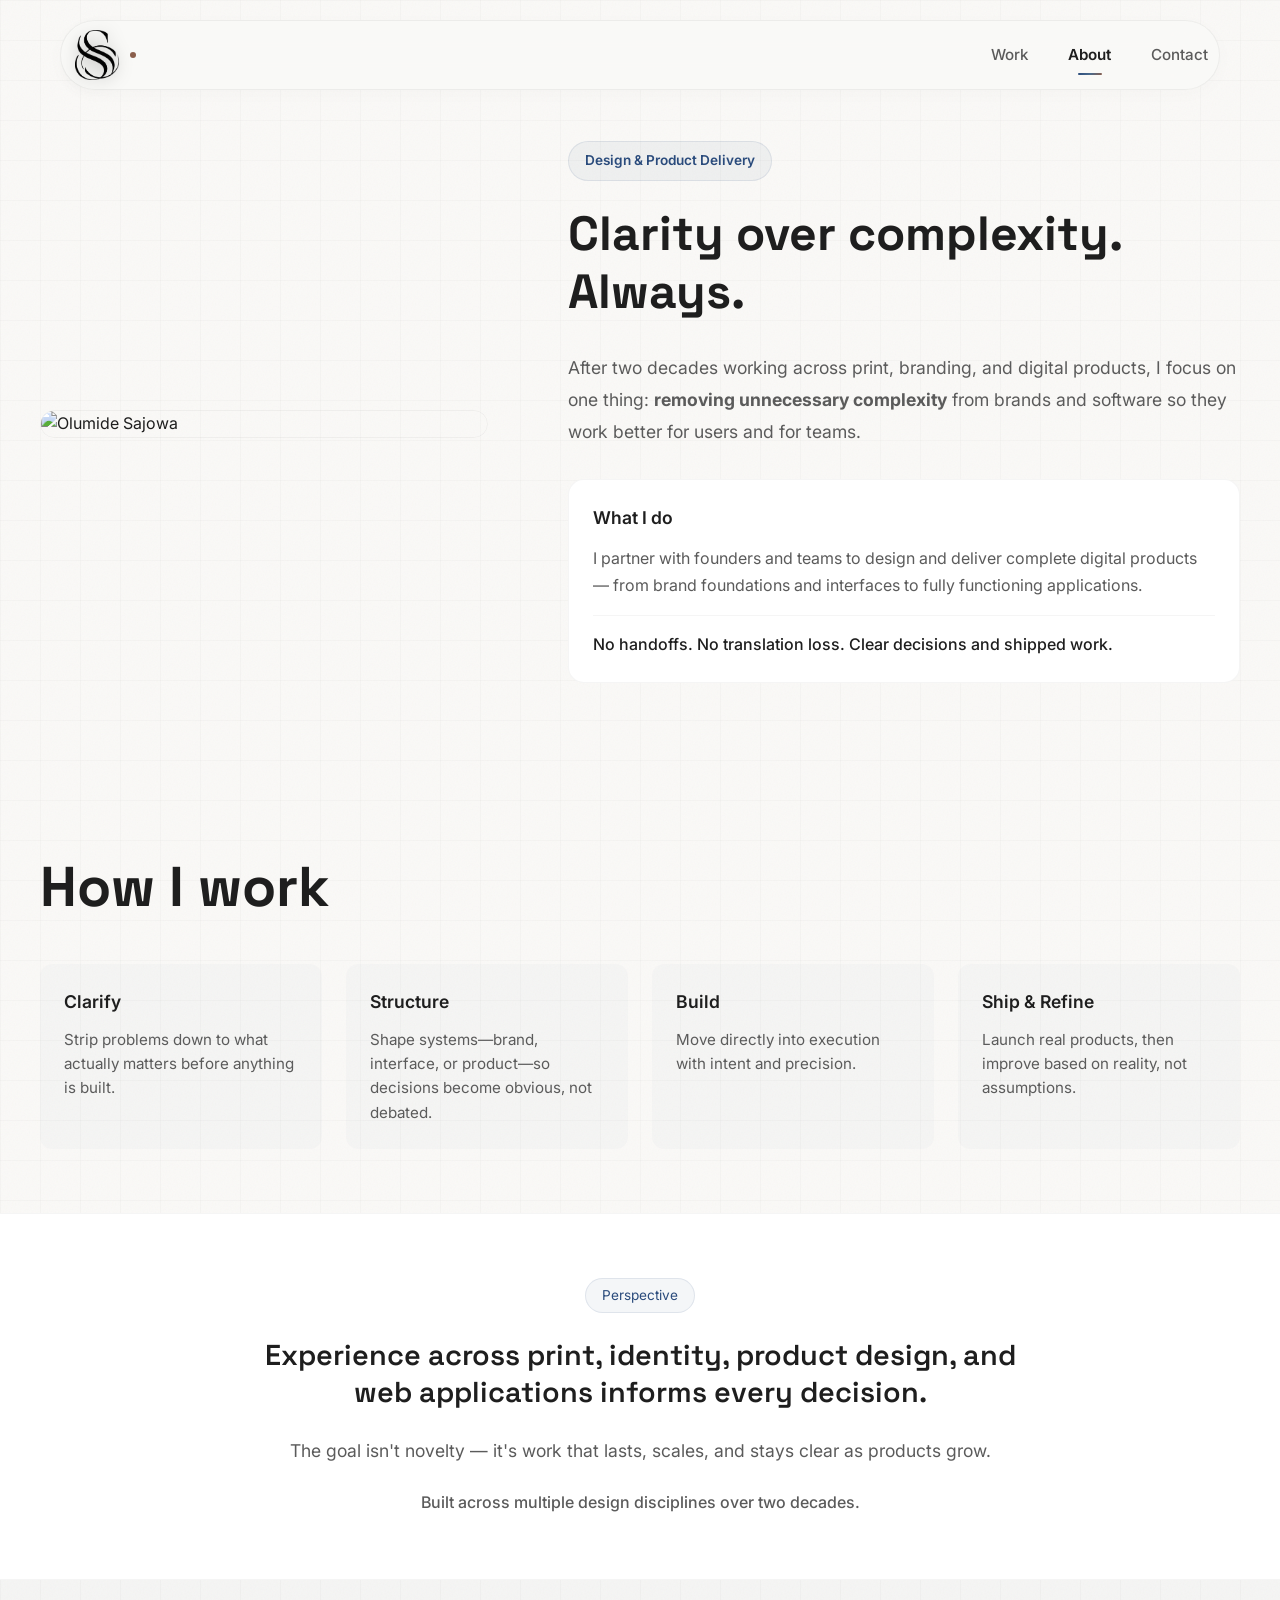
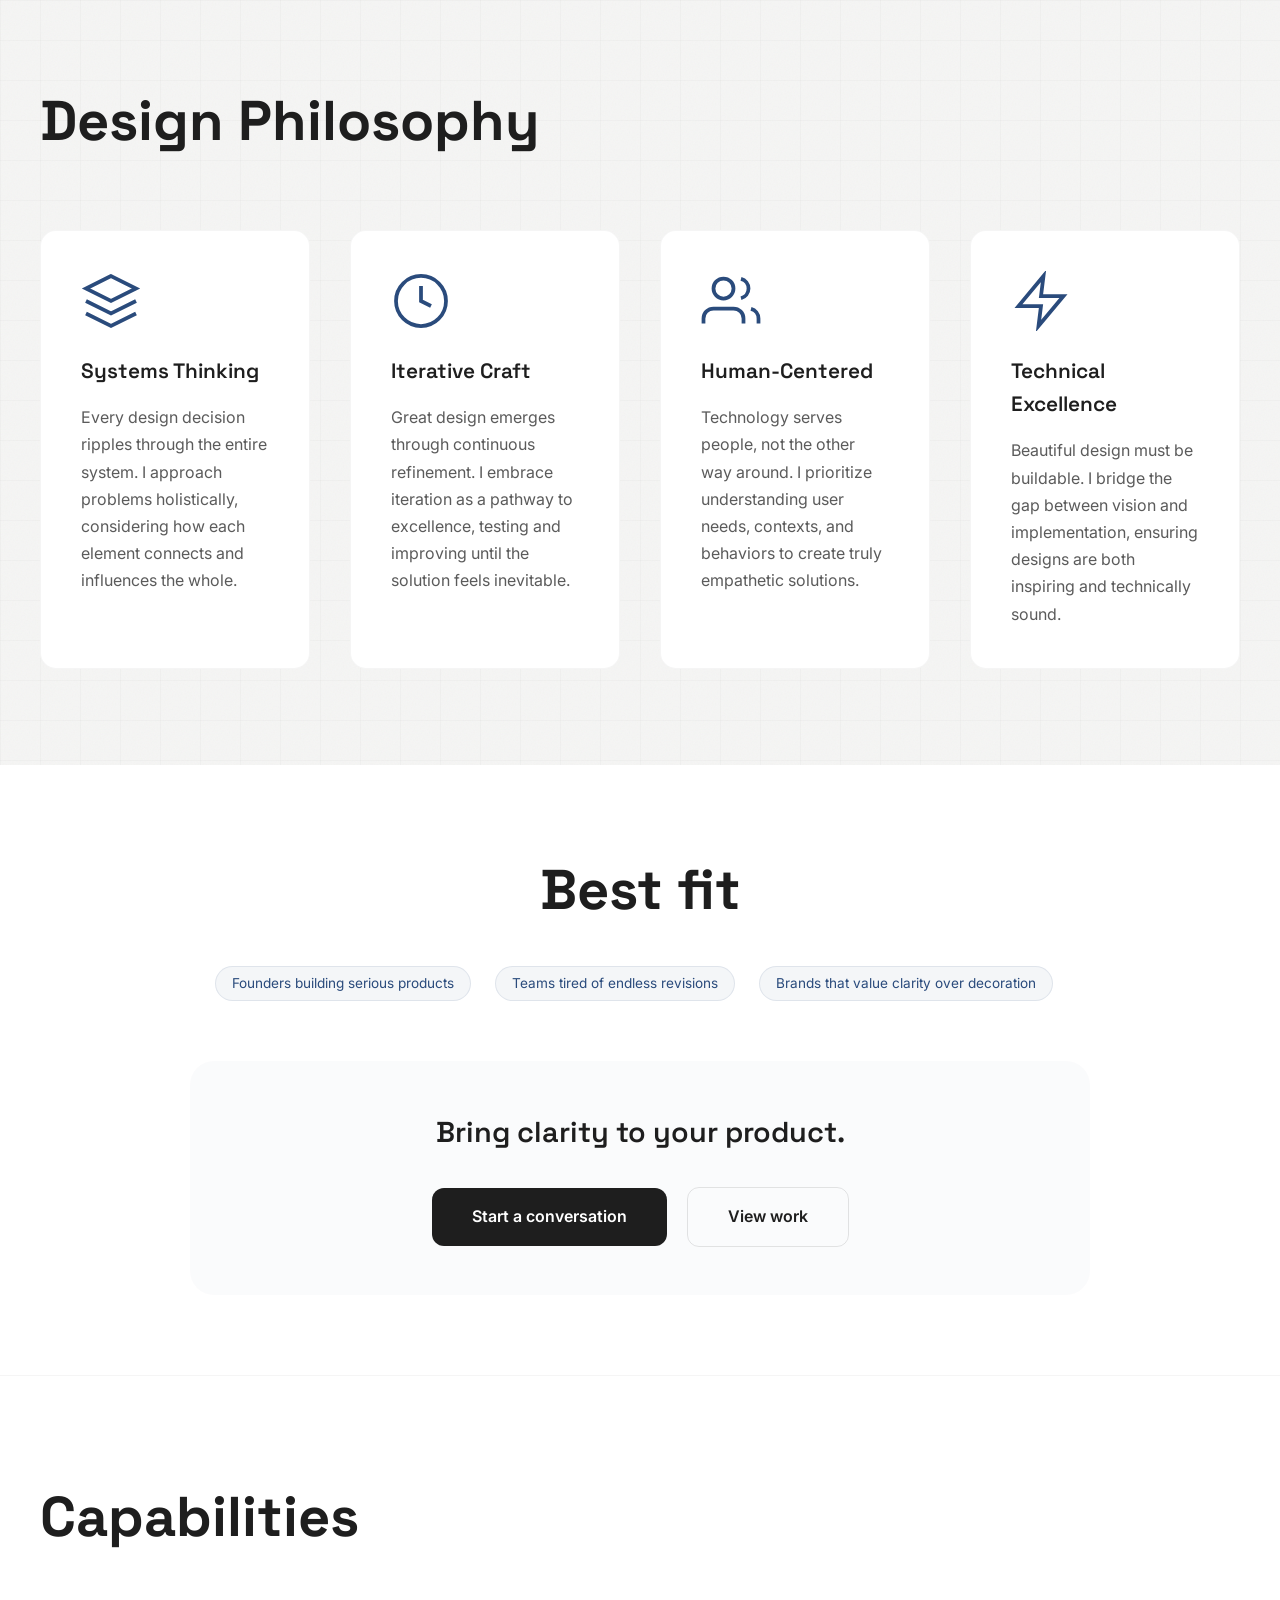
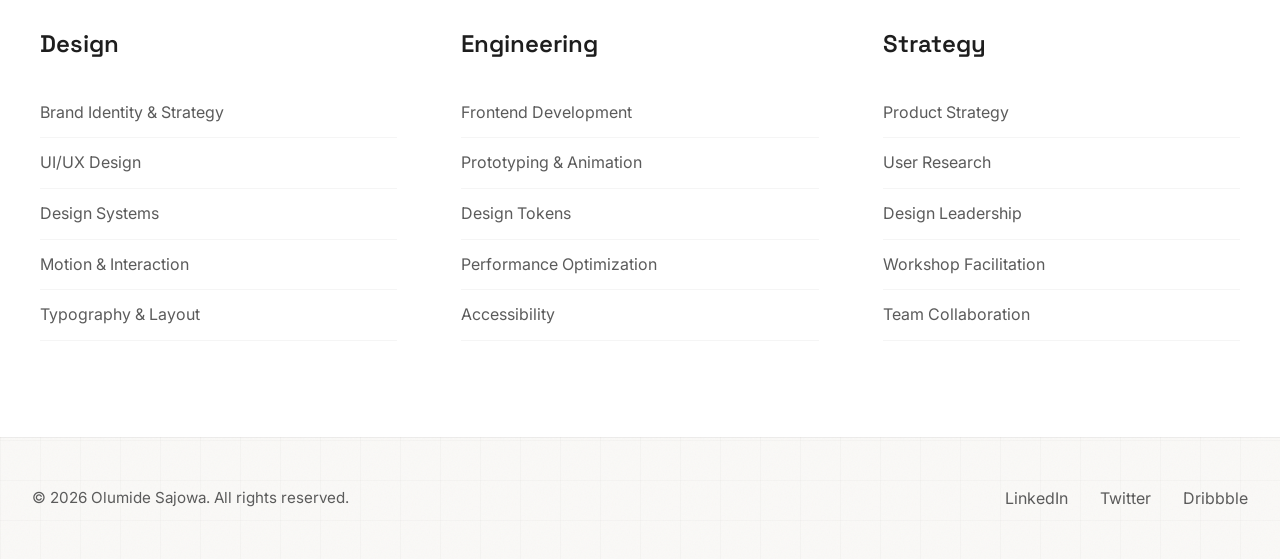
==== about.html @ 1c751868 "first commit" ====
<!DOCTYPE html>
<html lang="en">
<head>
    <meta charset="UTF-8">
    <meta name="viewport" content="width=device-width, initial-scale=1.0">
    <meta name="description" content="Clarity over complexity. Always. Olumide Sajowa — Design & Product Delivery.">
    <title>About — Olumide Sajowa</title>
    <link rel="stylesheet" href="styles.css">
    <style>
        /* Updated Background: Warm off-white with linen/canvas texture + architectural accent */
        body {
            background-color: #FAF9F7;
            background-image: 
                linear-gradient(rgba(0,0,0,0.02) 1px, transparent 1px),
                linear-gradient(90deg, rgba(0,0,0,0.02) 1px, transparent 1px),
                url("data:image/svg+xml,%3Csvg xmlns='http://www.w3.org/2000/svg' width='100' height='100' viewBox='0 0 100 100'%3E%3Cfilter id='noise'%3E%3CfeTurbulence type='fractalNoise' baseFrequency='0.65' numOctaves='3' stitchTiles='stitch'/%3E%3C/filter%3E%3Crect width='100' height='100' filter='url(%23noise)' opacity='0.04'/%3E%3C/svg%3E");
            background-size: 40px 40px, 40px 40px, 100px 100px;
            color: #1E1E1E;
            --primary: #2A4B7C;
            --secondary: #5F6B7A;
            --accent: #8B5F4C;
            --dark: #1E1E1E;
            --light: #FAF9F7;
            --gray: #5B5B5B;
            --border: rgba(0,0,0,0.08);
            --gradient: linear-gradient(135deg, #2A4B7C 0%, #4A6A8C 50%, #8B5F4C 100%);
        }

        .nav-backdrop {
            background: rgba(250, 249, 247, 0.85);
            backdrop-filter: blur(20px);
            -webkit-backdrop-filter: blur(20px);
            border: 1px solid rgba(0,0,0,0.05);
            box-shadow: 0 4px 20px rgba(0,0,0,0.02);
        }

        .nav.scrolled .nav-backdrop {
            background: rgba(250, 249, 247, 0.95);
            backdrop-filter: blur(30px);
            -webkit-backdrop-filter: blur(30px);
            box-shadow: 0 4px 30px rgba(0,0,0,0.03);
        }

        .nav-link {
            color: var(--gray);
        }

        .nav-link:hover,
        .nav-link.active {
            color: var(--dark);
        }

        .nav-logo {
            background: none;
            -webkit-background-clip: unset;
            -webkit-text-fill-color: unset;
            background-clip: unset;
            color: var(--dark);
        }

        .floating-orb,
        .noise-overlay,
        .hero-visual,
        .orb-1, .orb-2, .orb-3 {
            display: none;
        }

        .page-transition {
            background: #FAF9F7;
        }

        .footer {
            border-top: 1px solid rgba(0,0,0,0.05);
            color: var(--gray);
        }

        .footer-content p,
        .footer-links a {
            color: var(--gray);
        }

        .footer-links a:hover {
            color: var(--primary);
        }

        .about-title,
        .section-title,
        .cta-title,
        .philosophy-title,
        .value-title,
        .expertise-heading {
            color: var(--dark);
        }

        .about-text,
        .philosophy-text,
        .value-text,
        .expertise-list li,
        .cta-text {
            color: var(--gray);
        }

        .about-label {
            background: rgba(42, 75, 124, 0.05);
            border: 1px solid rgba(42, 75, 124, 0.1);
            color: var(--primary);
        }

        .philosophy-section {
            background: rgba(42, 75, 124, 0.02);
        }

        .philosophy-card {
            background: white;
            border: 1px solid rgba(0,0,0,0.04);
            backdrop-filter: blur(10px);
        }

        .philosophy-card:hover {
            background: white;
            border-color: rgba(42, 75, 124, 0.15);
            box-shadow: 0 8px 24px rgba(0,0,0,0.02);
        }

        .philosophy-icon {
            color: var(--primary);
        }

        .values-section {
            background: white;
        }

        .value-item {
            border-bottom: 1px solid rgba(0,0,0,0.04);
        }

        .value-number {
            background: var(--gradient);
            -webkit-background-clip: text;
            -webkit-text-fill-color: transparent;
            background-clip: text;
        }

        .expertise-list li {
            border-bottom: 1px solid rgba(0,0,0,0.04);
        }

        .expertise-list li:hover {
            color: var(--dark);
            padding-left: 0.5rem;
        }

        .btn-primary {
            background: var(--dark);
            color: white;
            box-shadow: none;
        }

        .btn-primary:hover {
            background: var(--primary);
            transform: translateY(-1px);
            box-shadow: 0 8px 16px rgba(0,0,0,0.05);
        }

        .btn-secondary {
            background: transparent;
            color: var(--dark);
            border: 1px solid rgba(0,0,0,0.1);
        }

        .btn-secondary:hover {
            background: rgba(0,0,0,0.02);
            border-color: var(--dark);
        }

        .cta-section {
            background: rgba(42, 75, 124, 0.02);
            border-top: 1px solid rgba(0,0,0,0.04);
            border-bottom: 1px solid rgba(0,0,0,0.04);
        }

        .about-image img {
            border-radius: 20px;
            box-shadow: 0 20px 40px rgba(0,0,0,0.02);
            border: 1px solid rgba(0,0,0,0.04);
        }

        .about-image-glow {
            display: none;
        }

        @media (max-width: 768px) {
            .nav-links {
                background: rgba(250, 249, 247, 0.98);
                backdrop-filter: blur(30px);
                -webkit-backdrop-filter: blur(30px);
                border-left: 1px solid rgba(0,0,0,0.04);
            }
            
            .nav-toggle svg {
                stroke: var(--dark);
            }
            
            .philosophy-card {
                padding: 2rem;
            }
            
            .value-item {
                padding: 2rem 0;
            }
        }

        @media (max-width: 480px) {
            .about-container {
                gap: 2rem;
            }
            
            .philosophy-card {
                padding: 1.75rem;
            }
        }

        /* Process block styling */
        .process-block {
            background: white;
            border: 1px solid rgba(0,0,0,0.04);
            border-radius: 16px;
            padding: 2rem;
            margin-top: 2rem;
        }

        .process-grid {
            display: grid;
            grid-template-columns: repeat(4, 1fr);
            gap: 1.5rem;
            margin-top: 2rem;
        }

        .process-item {
            padding: 1.5rem;
            background: rgba(42, 75, 124, 0.02);
            border-radius: 12px;
            transition: all 0.2s ease;
        }

        .process-item:hover {
            background: rgba(42, 75, 124, 0.04);
        }

        .process-item h4 {
            font-size: 1.1rem;
            font-weight: 600;
            margin-bottom: 0.75rem;
            color: var(--dark);
        }

        .process-item p {
            font-size: 0.95rem;
            color: var(--gray);
            line-height: 1.6;
        }

        @media (max-width: 900px) {
            .process-grid {
                grid-template-columns: repeat(2, 1fr);
            }
        }

        @media (max-width: 480px) {
            .process-grid {
                grid-template-columns: 1fr;
            }
        }

        .fit-badge {
            display: inline-block;
            padding: 0.35rem 1rem;
            background: rgba(42, 75, 124, 0.05);
            border: 1px solid rgba(42, 75, 124, 0.1);
            border-radius: 20px;
            font-size: 0.85rem;
            color: var(--primary);
            margin-right: 0.75rem;
            margin-bottom: 0.75rem;
        }
    </style>
</head>
<body>
    <div class="page-transition"></div>

    <!-- Hunter.io Style Navigation (preserved) -->
    <nav class="nav">
        <div class="nav-container">
            <div class="nav-backdrop"></div>
            <div class="nav-content">
                <a href="index.html" class="nav-logo" id="logoContainer">
                    <div class="logo-orb">
                        <img src="./images/logo/OS logo 1.png" alt="OS Logo" class="logo-image">
                        <div class="logo-glow"></div>
                        <div class="logo-sparkle"></div>
                    </div>
                </a>
                
                <button class="nav-toggle" id="navToggle" aria-label="Toggle menu">
                    <svg viewBox="0 0 24 24" fill="none" stroke="currentColor" stroke-width="2">
                        <path d="M4 6h16M4 12h16M4 18h16"/>
                    </svg>
                </button>
                
                <div class="nav-links" id="navLinks">
                    <a href="index.html" class="nav-link">Work</a>
                    <a href="about.html" class="nav-link active">About</a>
                    <a href="contact.html" class="nav-link">Contact</a>
                </div>
            </div>
        </div>
    </nav>

    <main>
        <!-- About Hero with Image (preserved) -->
        <section class="about-hero">
            <div class="about-container">
                <div class="about-image">
                    <img src="https://images.unsplash.com/photo-1507003211169-0a1dd7228f2d?w=600&h=600&fit=crop" alt="Olumide Sajowa">
                </div>
                <div class="about-content">
                    <span class="about-label">Design & Product Delivery</span>
                    <h1 class="about-title">
                        Clarity over complexity.<br>Always.
                    </h1>
                    <div style="margin-bottom: 2rem;">
                        <p class="about-text">
                            After two decades working across print, branding, and digital products, I focus on one thing: <strong>removing unnecessary complexity</strong> from brands and software so they work better for users and for teams.
                        </p>
                    </div>
                    
                    <!-- What I do (condensed) -->
                    <div style="background: white; border: 1px solid rgba(0,0,0,0.04); border-radius: 16px; padding: 1.5rem; margin-bottom: 1.5rem;">
                        <h3 style="font-size: 1.1rem; font-weight: 600; margin-bottom: 0.75rem; color: var(--dark);">What I do</h3>
                        <p style="color: var(--gray); line-height: 1.7;">
                            I partner with founders and teams to design and deliver complete digital products — from brand foundations and interfaces to fully functioning applications.
                        </p>
                        <p style="color: var(--dark); font-weight: 500; margin-top: 1rem; padding-top: 1rem; border-top: 1px solid rgba(0,0,0,0.04);">
                            No handoffs. No translation loss. Clear decisions and shipped work.
                        </p>
                    </div>
                </div>
            </div>
        </section>

        <!-- How I work (Process) - New -->
        <section style="padding: 2rem 2rem 4rem;">
            <div style="max-width: 1200px; margin: 0 auto;">
                <h2 class="section-title" style="margin-bottom: 1rem;">How I work</h2>
                
                <div class="process-grid">
                    <div class="process-item">
                        <h4>Clarify</h4>
                        <p>Strip problems down to what actually matters before anything is built.</p>
                    </div>
                    <div class="process-item">
                        <h4>Structure</h4>
                        <p>Shape systems—brand, interface, or product—so decisions become obvious, not debated.</p>
                    </div>
                    <div class="process-item">
                        <h4>Build</h4>
                        <p>Move directly into execution with intent and precision.</p>
                    </div>
                    <div class="process-item">
                        <h4>Ship & Refine</h4>
                        <p>Launch real products, then improve based on reality, not assumptions.</p>
                    </div>
                </div>
            </div>
        </section>

        <!-- Perspective (Experience) - New -->
        <section style="padding: 4rem 2rem; background: white; border-top: 1px solid rgba(0,0,0,0.04); border-bottom: 1px solid rgba(0,0,0,0.04);">
            <div style="max-width: 800px; margin: 0 auto; text-align: center;">
                <span style="display: inline-block; padding: 0.35rem 1rem; background: rgba(42, 75, 124, 0.05); border: 1px solid rgba(42, 75, 124, 0.1); border-radius: 20px; font-size: 0.85rem; color: var(--primary); margin-bottom: 1.5rem;">
                    Perspective
                </span>
                <h2 style="font-family: 'Space Grotesk', sans-serif; font-size: 1.8rem; font-weight: 600; margin-bottom: 1.5rem; color: var(--dark); line-height: 1.3;">
                    Experience across print, identity, product design, and web applications informs every decision.
                </h2>
                <p style="color: var(--gray); font-size: 1.1rem; line-height: 1.7;">
                    The goal isn't novelty — it's work that lasts, scales, and stays clear as products grow.
                </p>
                <p style="color: var(--gray); margin-top: 1.5rem; font-weight: 500;">
                    Built across multiple design disciplines over two decades.
                </p>
            </div>
        </section>

        <!-- Philosophy Section (preserved but lighter) -->
        <section class="philosophy-section">
            <div class="philosophy-container">
                <h2 class="section-title">Design Philosophy</h2>
                <div class="philosophy-grid">
                    <div class="philosophy-card">
                        <div class="philosophy-icon">
                            <svg viewBox="0 0 24 24" fill="none" stroke="currentColor" stroke-width="1.5">
                                <path d="M12 2L2 7l10 5 10-5-10-5z"/>
                                <path d="M2 17l10 5 10-5M2 12l10 5 10-5"/>
                            </svg>
                        </div>
                        <h3 class="philosophy-title">Systems Thinking</h3>
                        <p class="philosophy-text">Every design decision ripples through the entire system. I approach problems holistically, considering how each element connects and influences the whole.</p>
                    </div>
                    <div class="philosophy-card">
                        <div class="philosophy-icon">
                            <svg viewBox="0 0 24 24" fill="none" stroke="currentColor" stroke-width="1.5">
                                <circle cx="12" cy="12" r="10"/>
                                <path d="M12 6v6l4 2"/>
                            </svg>
                        </div>
                        <h3 class="philosophy-title">Iterative Craft</h3>
                        <p class="philosophy-text">Great design emerges through continuous refinement. I embrace iteration as a pathway to excellence, testing and improving until the solution feels inevitable.</p>
                    </div>
                    <div class="philosophy-card">
                        <div class="philosophy-icon">
                            <svg viewBox="0 0 24 24" fill="none" stroke="currentColor" stroke-width="1.5">
                                <path d="M17 21v-2a4 4 0 0 0-4-4H5a4 4 0 0 0-4 4v2"/>
                                <circle cx="9" cy="7" r="4"/>
                                <path d="M23 21v-2a4 4 0 0 0-3-3.87"/>
                                <path d="M16 3.13a4 4 0 0 1 0 7.75"/>
                            </svg>
                        </div>
                        <h3 class="philosophy-title">Human-Centered</h3>
                        <p class="philosophy-text">Technology serves people, not the other way around. I prioritize understanding user needs, contexts, and behaviors to create truly empathetic solutions.</p>
                    </div>
                    <div class="philosophy-card">
                        <div class="philosophy-icon">
                            <svg viewBox="0 0 24 24" fill="none" stroke="currentColor" stroke-width="1.5">
                                <polygon points="13 2 3 14 12 14 11 22 21 10 12 10 13 2"/>
                            </svg>
                        </div>
                        <h3 class="philosophy-title">Technical Excellence</h3>
                        <p class="philosophy-text">Beautiful design must be buildable. I bridge the gap between vision and implementation, ensuring designs are both inspiring and technically sound.</p>
                    </div>
                </div>
            </div>
        </section>

        <!-- Best Fit - New -->
        <section style="padding: 5rem 2rem; background: white;">
            <div style="max-width: 900px; margin: 0 auto;">
                <h2 class="section-title" style="text-align: center; margin-bottom: 2rem;">Best fit</h2>
                <div style="display: flex; flex-wrap: wrap; justify-content: center; gap: 0.75rem; margin-bottom: 3rem;">
                    <span class="fit-badge">Founders building serious products</span>
                    <span class="fit-badge">Teams tired of endless revisions</span>
                    <span class="fit-badge">Brands that value clarity over decoration</span>
                </div>
                
                <div style="text-align: center; padding: 3rem; background: rgba(42, 75, 124, 0.02); border-radius: 24px;">
                    <h3 style="font-family: 'Space Grotesk', sans-serif; font-size: 1.8rem; font-weight: 600; margin-bottom: 1rem; color: var(--dark);">
                        Bring clarity to your product.
                    </h3>
                    <div style="margin-top: 2rem;">
                        <a href="contact.html" class="btn-primary" style="margin-right: 1rem;">Start a conversation</a>
                        <a href="index.html" class="btn-secondary">View work</a>
                    </div>
                </div>
            </div>
        </section>

        <!-- Expertise Section (preserved but condensed) -->
        <section class="expertise-section" style="background: white; border-top: 1px solid rgba(0,0,0,0.04);">
            <div class="expertise-container">
                <h2 class="section-title">Capabilities</h2>
                <div class="expertise-grid">
                    <div class="expertise-column">
                        <h3 class="expertise-heading">Design</h3>
                        <ul class="expertise-list">
                            <li>Brand Identity & Strategy</li>
                            <li>UI/UX Design</li>
                            <li>Design Systems</li>
                            <li>Motion & Interaction</li>
                            <li>Typography & Layout</li>
                        </ul>
                    </div>
                    <div class="expertise-column">
                        <h3 class="expertise-heading">Engineering</h3>
                        <ul class="expertise-list">
                            <li>Frontend Development</li>
                            <li>Prototyping & Animation</li>
                            <li>Design Tokens</li>
                            <li>Performance Optimization</li>
                            <li>Accessibility</li>
                        </ul>
                    </div>
                    <div class="expertise-column">
                        <h3 class="expertise-heading">Strategy</h3>
                        <ul class="expertise-list">
                            <li>Product Strategy</li>
                            <li>User Research</li>
                            <li>Design Leadership</li>
                            <li>Workshop Facilitation</li>
                            <li>Team Collaboration</li>
                        </ul>
                    </div>
                </div>
            </div>
        </section>
    </main>

    <footer class="footer">
        <div class="footer-content">
            <p>© 2026 Olumide Sajowa. All rights reserved.</p>
            <div class="footer-links">
                <a href="https://linkedin.com/in/olumidesajowa" target="_blank" rel="noopener">LinkedIn</a>
                <a href="https://twitter.com/olumidesajowa" target="_blank" rel="noopener">Twitter</a>
                <a href="https://dribbble.com" target="_blank" rel="noopener">Dribbble</a>
            </div>
        </div>
    </footer>

    <script src="script.js"></script>
</body>
</html>
---- styles.css ----
@import url('https://fonts.googleapis.com/css2?family=Inter:wght@300;400;500;600;700;800&family=Space+Grotesk:wght@400;500;600;700&display=swap');

:root {
    --primary: #6366F1;
    --secondary: #8B5CF6;
    --accent: #EC4899;
    --dark: #0F172A;
    --light: #F8FAFC;
    --gray: #64748B;
    --border: #E2E8F0;
    --gradient: linear-gradient(135deg, var(--primary) 0%, var(--secondary) 50%, var(--accent) 100%);
    --nav-height: 70px;
}

* {
    margin: 0;
    padding: 0;
    box-sizing: border-box;
}

html {
    scroll-behavior: smooth;
    scroll-padding-top: calc(var(--nav-height) + 20px);
}

body {
    font-family: 'Inter', sans-serif;
    background: var(--dark);
    color: var(--light);
    overflow-x: hidden;
    line-height: 1.6;
    padding-top: var(--nav-height);
}

.noise-overlay {
    position: fixed;
    top: 0;
    left: 0;
    width: 100%;
    height: 100%;
    background-image: url("data:image/svg+xml,%3Csvg viewBox='0 0 400 400' xmlns='http://www.w3.org/2000/svg'%3E%3Cfilter id='noiseFilter'%3E%3CfeTurbulence type='fractalNoise' baseFrequency='0.9' numOctaves='4' stitchTiles='stitch'/%3E%3C/filter%3E%3Crect width='100%25' height='100%25' filter='url(%23noiseFilter)'/%3E%3C/svg%3E");
    opacity: 0.03;
    pointer-events: none;
    z-index: 1;
}

/* Hunter.io Style Navigation */
.nav {
    position: fixed;
    top: 20px;
    left: 0;
    width: 100%;
    z-index: 1000;
    padding: 0 20px;
    transition: all 0.4s cubic-bezier(0.4, 0, 0.2, 1);
}

.nav-container {
    max-width: 1200px;
    margin: 0 auto;
    position: relative;
}

.nav-backdrop {
    position: absolute;
    top: 0;
    left: 50%;
    transform: translateX(-50%);
    width: calc(100% - 40px);
    height: 100%;
    background: rgba(15, 23, 42, 0.85);
    backdrop-filter: blur(20px);
    -webkit-backdrop-filter: blur(20px);
    border: 1px solid rgba(226, 232, 240, 0.1);
    border-radius: 50px;
    box-shadow: 
        0 20px 60px rgba(0, 0, 0, 0.3),
        inset 0 1px 0 rgba(255, 255, 255, 0.1);
    transition: all 0.4s cubic-bezier(0.4, 0, 0.2, 1);
}

.nav.scrolled .nav-backdrop {
    background: rgba(15, 23, 42, 0.95);
    backdrop-filter: blur(30px);
    -webkit-backdrop-filter: blur(30px);
    box-shadow: 
        0 25px 70px rgba(0, 0, 0, 0.4),
        0 0 0 1px rgba(99, 102, 241, 0.1),
        inset 0 1px 0 rgba(255, 255, 255, 0.1);
    transform: translateX(-50%) scale(1.02);
}

.nav-content {
    position: relative;
    display: flex;
    align-items: center;
    justify-content: space-between;
    height: var(--nav-height);
    padding: 0 2rem;
    z-index: 2;
}

.nav-logo {
    font-family: 'Space Grotesk', sans-serif;
    font-size: 1.75rem;
    font-weight: 700;
    color: var(--light);
    text-decoration: none;
    background: var(--gradient);
    -webkit-background-clip: text;
    -webkit-text-fill-color: transparent;
    background-clip: text;
    transition: all 0.3s ease;
    display: flex;
    align-items: center;
    gap: 8px;
}

.nav-logo::after {
    content: '';
    width: 6px;
    height: 6px;
    background: var(--accent);
    border-radius: 50%;
    animation: pulse 2s infinite;
}

@keyframes pulse {
    0%, 100% {
        opacity: 0.5;
        transform: scale(1);
    }
    50% {
        opacity: 1;
        transform: scale(1.2);
    }
}

.nav-logo:hover {
    transform: scale(1.05);
}

.nav-links {
    display: flex;
    gap: 2.5rem;
    align-items: center;
}

.nav-link {
    color: var(--gray);
    text-decoration: none;
    font-weight: 500;
    font-size: 0.95rem;
    transition: all 0.3s ease;
    position: relative;
    padding: 8px 0;
}

.nav-link::after {
    content: '';
    position: absolute;
    bottom: 0;
    left: 50%;
    transform: translateX(-50%);
    width: 0;
    height: 2px;
    background: var(--gradient);
    border-radius: 1px;
    transition: width 0.3s ease;
}

.nav-link:hover,
.nav-link.active {
    color: var(--light);
}

.nav-link:hover::after,
.nav-link.active::after {
    width: 24px;
}

.nav-link.active {
    font-weight: 600;
}

/* Mobile menu toggle */
.nav-toggle {
    display: none;
    background: none;
    border: none;
    color: var(--light);
    cursor: pointer;
    padding: 8px;
    z-index: 1001;
    transition: transform 0.3s ease;
}

.nav-toggle:hover {
    transform: scale(1.1);
}

.nav-toggle svg {
    width: 24px;
    height: 24px;
    transition: transform 0.3s ease;
}

/* Hero Section */
.hero {
    min-height: calc(100vh - var(--nav-height));
    display: flex;
    align-items: center;
    justify-content: center;
    position: relative;
    padding: 4rem 2rem 6rem;
    overflow: hidden;
}

.hero-content {
    max-width: 1200px;
    text-align: center;
    z-index: 10;
    position: relative;
}

.hero-title {
    font-family: 'Space Grotesk', sans-serif;
    font-size: clamp(2.5rem, 8vw, 6rem);
    font-weight: 700;
    line-height: 1.1;
    margin-bottom: 2rem;
}

.hero-line {
    display: block;
    animation: fadeInUp 0.8s ease forwards;
    opacity: 0;
}

.hero-line:nth-child(1) {
    animation-delay: 0.2s;
}

.hero-line:nth-child(2) {
    animation-delay: 0.4s;
}

.hero-line:nth-child(3) {
    animation-delay: 0.6s;
}

.gradient-text {
    background: var(--gradient);
    -webkit-background-clip: text;
    -webkit-text-fill-color: transparent;
    background-clip: text;
}

.hero-subtitle {
    font-size: clamp(1rem, 2vw, 1.25rem);
    color: var(--gray);
    max-width: 700px;
    margin: 0 auto 3rem;
    line-height: 1.8;
    animation: fadeInUp 0.8s ease 0.8s forwards;
    opacity: 0;
}

.hero-cta {
    display: flex;
    gap: 1.5rem;
    justify-content: center;
    flex-wrap: wrap;
    animation: fadeInUp 0.8s ease 1s forwards;
    opacity: 0;
}

.btn-primary,
.btn-secondary {
    padding: 1rem 2.5rem;
    border-radius: 12px;
    font-weight: 600;
    text-decoration: none;
    transition: all 0.3s ease;
    font-size: 1rem;
    cursor: pointer;
    border: none;
    display: inline-block;
}

.btn-primary {
    background: var(--gradient);
    color: white;
    box-shadow: 0 10px 30px rgba(99, 102, 241, 0.3);
}

.btn-primary:hover {
    transform: translateY(-2px);
    box-shadow: 0 15px 40px rgba(99, 102, 241, 0.4);
}

.btn-secondary {
    background: rgba(99, 102, 241, 0.1);
    color: var(--light);
    border: 1px solid rgba(99, 102, 241, 0.3);
}

.btn-secondary:hover {
    background: rgba(99, 102, 241, 0.2);
    border-color: var(--primary);
    transform: translateY(-2px);
}

.hero-visual {
    position: absolute;
    width: 100%;
    height: 100%;
    top: 0;
    left: 0;
    z-index: 1;
    overflow: hidden;
}

.floating-orb {
    position: absolute;
    border-radius: 50%;
    filter: blur(80px);
    animation: float 20s ease-in-out infinite;
    opacity: 0.3;
}

.orb-1 {
    width: 400px;
    height: 400px;
    background: var(--primary);
    top: 10%;
    right: 10%;
    animation-delay: 0s;
}

.orb-2 {
    width: 300px;
    height: 300px;
    background: var(--secondary);
    bottom: 20%;
    left: 5%;
    animation-delay: 7s;
}

.orb-3 {
    width: 250px;
    height: 250px;
    background: var(--accent);
    top: 50%;
    left: 50%;
    transform: translate(-50%, -50%);
    animation-delay: 14s;
}

/* Work Section */
.work-section {
    padding: 6rem 2rem 8rem;
    position: relative;
    z-index: 10;
}

.section-header {
    max-width: 1400px;
    margin: 0 auto 5rem;
    text-align: center;
}

.section-title {
    font-family: 'Space Grotesk', sans-serif;
    font-size: clamp(2rem, 5vw, 3.5rem);
    font-weight: 700;
    margin-bottom: 1.5rem;
}

.section-subtitle {
    font-size: 1.1rem;
    color: var(--gray);
    max-width: 600px;
    margin: 0 auto;
}

.work-grid {
    max-width: 1400px;
    margin: 0 auto;
    display: grid;
    grid-template-columns: repeat(auto-fit, minmax(350px, 1fr));
    gap: 2.5rem;
}

.work-item {
    cursor: pointer;
    transition: transform 0.3s ease;
}

.work-item:hover {
    transform: translateY(-8px);
}

.work-image {
    position: relative;
    border-radius: 16px;
    overflow: hidden;
    aspect-ratio: 4/3;
    margin-bottom: 1.5rem;
}

.work-image img {
    width: 100%;
    height: 100%;
    object-fit: cover;
    transition: transform 0.5s ease;
}

.work-item:hover .work-image img {
    transform: scale(1.05);
}

.work-overlay {
    position: absolute;
    top: 0;
    left: 0;
    width: 100%;
    height: 100%;
    background: rgba(99, 102, 241, 0.9);
    display: flex;
    align-items: center;
    justify-content: center;
    opacity: 0;
    transition: opacity 0.3s ease;
}

.work-item:hover .work-overlay {
    opacity: 1;
}

.view-case {
    color: white;
    font-weight: 600;
    font-size: 1.1rem;
    text-transform: uppercase;
    letter-spacing: 1px;
}

.work-title {
    font-family: 'Space Grotesk', sans-serif;
    font-size: 1.5rem;
    font-weight: 600;
    margin-bottom: 0.5rem;
}

.work-category {
    color: var(--gray);
    font-size: 0.95rem;
}

/* Modal */
.modal-overlay {
    position: fixed;
    top: 0;
    right: -100%;
    width: 100%;
    height: 100%;
    background: rgba(0, 0, 0, 0.8);
    backdrop-filter: blur(10px);
    z-index: 2000;
    transition: right 0.4s cubic-bezier(0.4, 0, 0.2, 1);
}

.modal-overlay.active {
    right: 0;
}

.modal {
    position: absolute;
    right: -100%;
    top: 0;
    width: 90%;
    max-width: 900px;
    height: 100%;
    background: var(--dark);
    box-shadow: -20px 0 60px rgba(0, 0, 0, 0.5);
    transition: right 0.4s cubic-bezier(0.4, 0, 0.2, 1);
    overflow-y: auto;
}

.modal-overlay.active .modal {
    right: 0;
}

.modal-close {
    position: sticky;
    top: 2rem;
    left: calc(100% - 4rem);
    width: 50px;
    height: 50px;
    background: rgba(99, 102, 241, 0.2);
    border: 1px solid rgba(99, 102, 241, 0.3);
    border-radius: 50%;
    color: var(--light);
    font-size: 2rem;
    cursor: pointer;
    transition: all 0.3s ease;
    z-index: 100;
    display: flex;
    align-items: center;
    justify-content: center;
    margin: 2rem;
}

.modal-close:hover {
    background: rgba(99, 102, 241, 0.3);
    transform: rotate(90deg);
}

.modal-content {
    padding: 4rem;
}

.modal-header {
    margin-bottom: 3rem;
}

.modal-label {
    display: inline-block;
    padding: 0.5rem 1rem;
    background: rgba(99, 102, 241, 0.1);
    border: 1px solid rgba(99, 102, 241, 0.3);
    border-radius: 20px;
    font-size: 0.85rem;
    font-weight: 600;
    color: var(--primary);
    margin-bottom: 1.5rem;
}

.modal-title {
    font-family: 'Space Grotesk', sans-serif;
    font-size: 3rem;
    font-weight: 700;
    margin-bottom: 1rem;
}

.modal-subtitle {
    font-size: 1.2rem;
    color: var(--gray);
    margin-bottom: 2rem;
}

.modal-meta {
    display: grid;
    grid-template-columns: repeat(auto-fit, minmax(200px, 1fr));
    gap: 2rem;
    padding: 2rem 0;
    border-top: 1px solid rgba(226, 232, 240, 0.1);
    border-bottom: 1px solid rgba(226, 232, 240, 0.1);
}

.meta-item h4 {
    font-size: 0.85rem;
    color: var(--gray);
    text-transform: uppercase;
    letter-spacing: 1px;
    margin-bottom: 0.5rem;
}

.meta-item p {
    font-size: 1rem;
    font-weight: 500;
}

.modal-section {
    margin: 4rem 0;
    opacity: 0;
    transform: translateY(20px);
    transition: opacity 0.6s ease, transform 0.6s ease;
}

.modal-section.visible {
    opacity: 1;
    transform: translateY(0);
}

.modal-section h3 {
    font-family: 'Space Grotesk', sans-serif;
    font-size: 1.8rem;
    font-weight: 600;
    margin-bottom: 1.5rem;
    position: relative;
    display: inline-block;
}

.modal-section h3::after {
    content: '';
    position: absolute;
    bottom: -5px;
    left: 0;
    width: 60px;
    height: 3px;
    background: var(--gradient);
    border-radius: 2px;
}

.modal-section p {
    font-size: 1.05rem;
    line-height: 1.8;
    color: var(--gray);
    margin-bottom: 1.5rem;
}

.modal-section p:last-child {
    margin-bottom: 0;
}

.modal-image {
    width: 100%;
    border-radius: 12px;
    margin: 2rem 0;
    opacity: 0;
    transform: scale(0.95);
    transition: opacity 0.6s ease, transform 0.6s ease;
}

.modal-image.loaded {
    opacity: 1;
    transform: scale(1);
}

.key-decisions-grid {
    display: grid;
    grid-template-columns: repeat(auto-fit, minmax(250px, 1fr));
    gap: 2rem;
    margin-top: 1.5rem;
}

.decision-card {
    background: rgba(255, 255, 255, 0.03);
    border: 1px solid rgba(226, 232, 240, 0.1);
    border-radius: 12px;
    padding: 1.5rem;
    transition: transform 0.3s ease;
}

.decision-card:hover {
    transform: translateY(-5px);
    border-color: rgba(99, 102, 241, 0.3);
}

.decision-icon {
    width: 40px;
    height: 40px;
    background: rgba(99, 102, 241, 0.1);
    border-radius: 10px;
    display: flex;
    align-items: center;
    justify-content: center;
    margin-bottom: 1rem;
    color: var(--primary);
}

.decision-icon svg {
    width: 20px;
    height: 20px;
}

.decision-title {
    font-weight: 600;
    margin-bottom: 0.5rem;
}

.decision-desc {
    font-size: 0.95rem;
    color: var(--gray);
    line-height: 1.6;
}

.team-members {
    display: flex;
    gap: 1rem;
    flex-wrap: wrap;
    margin-top: 1rem;
}

.team-tag {
    padding: 0.5rem 1rem;
    background: rgba(99, 102, 241, 0.1);
    border: 1px solid rgba(99, 102, 241, 0.2);
    border-radius: 20px;
    font-size: 0.9rem;
    color: var(--primary);
}

.learnings-list {
    list-style: none;
    margin-top: 1rem;
}

.learnings-list li {
    padding: 0.75rem 0;
    border-bottom: 1px solid rgba(226, 232, 240, 0.1);
    color: var(--gray);
    position: relative;
    padding-left: 1.5rem;
}

.learnings-list li::before {
    content: '→';
    position: absolute;
    left: 0;
    color: var(--primary);
}

.learnings-list li:last-child {
    border-bottom: none;
}

/* About Page */
.about-hero {
    min-height: calc(90vh - var(--nav-height));
    display: flex;
    align-items: center;
    padding: 4rem 2rem 6rem;
}

.about-container {
    max-width: 1200px;
    margin: 0 auto;
    display: grid;
    grid-template-columns: 1fr 1.5fr;
    gap: 5rem;
    align-items: center;
}

.about-image {
    position: relative;
    border-radius: 20px;
    overflow: hidden;
}

.about-image img {
    width: 100%;
    height: auto;
    display: block;
    border-radius: 20px;
}

.about-image-glow {
    position: absolute;
    top: -50%;
    left: -50%;
    width: 200%;
    height: 200%;
    background: var(--gradient);
    filter: blur(100px);
    opacity: 0.2;
    z-index: -1;
}

.about-label {
    display: inline-block;
    padding: 0.5rem 1rem;
    background: rgba(99, 102, 241, 0.1);
    border: 1px solid rgba(99, 102, 241, 0.3);
    border-radius: 20px;
    font-size: 0.85rem;
    font-weight: 600;
    color: var(--primary);
    margin-bottom: 1.5rem;
}

.about-title {
    font-family: 'Space Grotesk', sans-serif;
    font-size: clamp(2rem, 5vw, 3rem);
    font-weight: 700;
    margin-bottom: 2rem;
    line-height: 1.2;
}

.about-text {
    font-size: 1.1rem;
    line-height: 1.8;
    color: var(--gray);
    margin-bottom: 1.5rem;
}

/* Philosophy Section */
.philosophy-section {
    padding: 6rem 2rem;
    background: rgba(99, 102, 241, 0.02);
}

.philosophy-container {
    max-width: 1200px;
    margin: 0 auto;
}

.philosophy-grid {
    display: grid;
    grid-template-columns: repeat(auto-fit, minmax(250px, 1fr));
    gap: 2.5rem;
    margin-top: 4rem;
}

.philosophy-card {
    padding: 2.5rem;
    background: rgba(255, 255, 255, 0.03);
    border: 1px solid rgba(226, 232, 240, 0.1);
    border-radius: 16px;
    transition: all 0.3s ease;
    opacity: 0;
    transform: translateY(30px);
}

.philosophy-card.visible {
    opacity: 1;
    transform: translateY(0);
}

.philosophy-card:hover {
    transform: translateY(-5px);
    background: rgba(255, 255, 255, 0.05);
    border-color: rgba(99, 102, 241, 0.3);
}

.philosophy-icon {
    width: 60px;
    height: 60px;
    margin-bottom: 1.5rem;
    color: var(--primary);
}

.philosophy-icon svg {
    width: 100%;
    height: 100%;
}

.philosophy-title {
    font-family: 'Space Grotesk', sans-serif;
    font-size: 1.3rem;
    font-weight: 600;
    margin-bottom: 1rem;
}

.philosophy-text {
    color: var(--gray);
    line-height: 1.7;
}

/* Expertise Section */
.expertise-section {
    padding: 6rem 2rem;
}

.expertise-container {
    max-width: 1200px;
    margin: 0 auto;
}

.expertise-grid {
    display: grid;
    grid-template-columns: repeat(auto-fit, minmax(300px, 1fr));
    gap: 4rem;
    margin-top: 4rem;
}

.expertise-heading {
    font-family: 'Space Grotesk', sans-serif;
    font-size: 1.5rem;
    font-weight: 600;
    margin-bottom: 1.5rem;
    color: var(--primary);
}

.expertise-list {
    list-style: none;
}

.expertise-list li {
    padding: 0.75rem 0;
    border-bottom: 1px solid rgba(226, 232, 240, 0.1);
    color: var(--gray);
    transition: all 0.3s ease;
    opacity: 0;
    transform: translateX(-20px);
}

.expertise-list li.visible {
    opacity: 1;
    transform: translateX(0);
}

.expertise-list li:hover {
    color: var(--light);
    padding-left: 1rem;
}

/* Values Section */
.values-section {
    padding: 6rem 2rem;
    background: rgba(99, 102, 241, 0.02);
}

.values-container {
    max-width: 1000px;
    margin: 0 auto;
}

.values-list {
    margin-top: 4rem;
}

.value-item {
    display: flex;
    gap: 3rem;
    padding: 3rem 0;
    border-bottom: 1px solid rgba(226, 232, 240, 0.1);
    opacity: 0;
    transform: translateY(30px);
}

.value-item.visible {
    opacity: 1;
    transform: translateY(0);
}

.value-item:last-child {
    border-bottom: none;
}

.value-number {
    font-family: 'Space Grotesk', sans-serif;
    font-size: 3rem;
    font-weight: 700;
    background: var(--gradient);
    -webkit-background-clip: text;
    -webkit-text-fill-color: transparent;
    background-clip: text;
    flex-shrink: 0;
}

.value-title {
    font-family: 'Space Grotesk', sans-serif;
    font-size: 1.5rem;
    font-weight: 600;
    margin-bottom: 1rem;
}

.value-text {
    color: var(--gray);
    line-height: 1.8;
}

/* Contact Section */
.contact-section {
    min-height: calc(100vh - var(--nav-height) - 100px);
    padding: 4rem 2rem 6rem;
    display: flex;
    align-items: center;
}

.contact-container {
    max-width: 1200px;
    margin: 0 auto;
    display: grid;
    grid-template-columns: 1fr 1.2fr;
    gap: 5rem;
}

.contact-label {
    display: inline-block;
    padding: 0.5rem 1rem;
    background: rgba(99, 102, 241, 0.1);
    border: 1px solid rgba(99, 102, 241, 0.3);
    border-radius: 20px;
    font-size: 0.85rem;
    font-weight: 600;
    color: var(--primary);
    margin-bottom: 1.5rem;
}

.contact-title {
    font-family: 'Space Grotesk', sans-serif;
    font-size: clamp(2rem, 5vw, 3rem);
    font-weight: 700;
    margin-bottom: 1.5rem;
    line-height: 1.2;
}

.contact-intro {
    font-size: 1.1rem;
    line-height: 1.8;
    color: var(--gray);
    margin-bottom: 3rem;
}

.contact-methods {
    display: flex;
    flex-direction: column;
    gap: 2rem;
}

.contact-method {
    display: flex;
    gap: 1.5rem;
    align-items: flex-start;
    opacity: 0;
    transform: translateX(-20px);
}

.contact-method.visible {
    opacity: 1;
    transform: translateX(0);
}

.method-icon {
    width: 50px;
    height: 50px;
    background: rgba(99, 102, 241, 0.1);
    border: 1px solid rgba(99, 102, 241, 0.3);
    border-radius: 12px;
    display: flex;
    align-items: center;
    justify-content: center;
    color: var(--primary);
    flex-shrink: 0;
}

.method-icon svg {
    width: 24px;
    height: 24px;
}

.method-title {
    font-weight: 600;
    margin-bottom: 0.5rem;
}

.method-link {
    color: var(--gray);
    text-decoration: none;
    transition: color 0.3s ease;
}

.method-link:hover {
    color: var(--primary);
}

/* Contact Form */
.contact-form {
    display: flex;
    flex-direction: column;
    gap: 2rem;
    opacity: 0;
    transform: translateX(20px);
}

.contact-form.visible {
    opacity: 1;
    transform: translateX(0);
}

.form-group {
    display: flex;
    flex-direction: column;
    gap: 0.5rem;
}

.form-label {
    font-weight: 500;
    font-size: 0.95rem;
    color: var(--gray);
}

.form-input,
.form-textarea {
    padding: 1rem 1.5rem;
    background: rgba(255, 255, 255, 0.05);
    border: 1px solid rgba(226, 232, 240, 0.1);
    border-radius: 12px;
    color: var(--light);
    font-family: 'Inter', sans-serif;
    font-size: 1rem;
    transition: all 0.3s ease;
}

.form-input:focus,
.form-textarea:focus {
    outline: none;
    border-color: var(--primary);
    background: rgba(255, 255, 255, 0.08);
}

.form-textarea {
    resize: vertical;
    min-height: 150px;
}

.form-input:invalid,
.form-textarea:invalid {
    border-color: #ef4444;
}

.form-message {
    padding: 1rem;
    border-radius: 12px;
    font-weight: 500;
    display: none;
}

.form-message.success {
    background: rgba(34, 197, 94, 0.1);
    border: 1px solid rgba(34, 197, 94, 0.3);
    color: #22c55e;
    display: block;
}

.form-message.error {
    background: rgba(239, 68, 68, 0.1);
    border: 1px solid rgba(239, 68, 68, 0.3);
    color: #ef4444;
    display: block;
}

/* CTA Section */
.cta-section {
    padding: 6rem 2rem;
    background: rgba(99, 102, 241, 0.05);
}

.cta-container {
    max-width: 800px;
    margin: 0 auto;
    text-align: center;
}

.cta-title {
    font-family: 'Space Grotesk', sans-serif;
    font-size: clamp(1.8rem, 4vw, 2.5rem);
    font-weight: 700;
    margin-bottom: 1.5rem;
    line-height: 1.3;
}

.cta-text {
    font-size: 1.1rem;
    color: var(--gray);
    line-height: 1.8;
}

/* Footer */
.footer {
    padding: 3rem 2rem;
    border-top: 1px solid rgba(226, 232, 240, 0.1);
}

.footer-content {
    max-width: 1400px;
    margin: 0 auto;
    display: flex;
    justify-content: space-between;
    align-items: center;
    flex-wrap: wrap;
    gap: 2rem;
}

.footer-content p {
    color: var(--gray);
    font-size: 0.95rem;
}

.footer-links {
    display: flex;
    gap: 2rem;
}

.footer-links a {
    color: var(--gray);
    text-decoration: none;
    transition: color 0.3s ease;
}

.footer-links a:hover {
    color: var(--primary);
}

/* Animations */
@keyframes fadeInUp {
    from {
        opacity: 0;
        transform: translateY(30px);
    }
    to {
        opacity: 1;
        transform: translateY(0);
    }
}

@keyframes float {
    0%, 100% {
        transform: translate(0, 0);
    }
    33% {
        transform: translate(30px, -30px);
    }
    66% {
        transform: translate(-20px, 20px);
    }
}

@keyframes slideInFromRight {
    from {
        transform: translateX(100px);
        opacity: 0;
    }
    to {
        transform: translateX(0);
        opacity: 1;
    }
}

/* Page Transition */
.page-transition {
    position: fixed;
    top: 0;
    left: 0;
    width: 100%;
    height: 100%;
    background: var(--dark);
    z-index: 9999;
    transform: translateY(-100%);
    transition: transform 0.6s cubic-bezier(0.4, 0, 0.2, 1);
}

.page-transition.active {
    transform: translateY(0);
}

/* Loading Animation */
.loading-spinner {
    display: inline-block;
    width: 20px;
    height: 20px;
    border: 3px solid rgba(99, 102, 241, 0.3);
    border-radius: 50%;
    border-top-color: var(--primary);
    animation: spin 1s ease-in-out infinite;
}

@keyframes spin {
    to { transform: rotate(360deg); }
}

/* Responsive */
@media (max-width: 1024px) {
    .about-container,
    .contact-container {
        grid-template-columns: 1fr;
        gap: 3rem;
    }

    .work-grid {
        grid-template-columns: repeat(auto-fit, minmax(300px, 1fr));
    }

    .modal {
        width: 100%;
    }

    .modal-content {
        padding: 3rem 2rem;
    }
}

@media (max-width: 768px) {
    .nav {
        padding: 0 15px;
    }

    .nav-backdrop {
        width: calc(100% - 30px);
    }

    .nav-toggle {
        display: block;
    }

    .nav-links {
        position: fixed;
        top: 0;
        right: -100%;
        width: 280px;
        height: 100vh;
        background: rgba(15, 23, 42, 0.98);
        backdrop-filter: blur(30px);
        -webkit-backdrop-filter: blur(30px);
        flex-direction: column;
        padding: 100px 2rem 2rem;
        transition: right 0.4s cubic-bezier(0.4, 0, 0.2, 1);
        z-index: 1000;
        border-left: 1px solid rgba(226, 232, 240, 0.1);
        box-shadow: -20px 0 40px rgba(0, 0, 0, 0.3);
    }

    .nav-links.active {
        right: 0;
    }

    .nav-content {
        padding: 0 1.5rem;
    }

    .nav-link {
        font-size: 1.1rem;
        padding: 1rem 0;
        width: 100%;
        text-align: center;
    }

    .hero {
        padding: 2rem 1.5rem 4rem;
    }

    .work-section,
    .philosophy-section,
    .expertise-section,
    .values-section {
        padding: 4rem 1.5rem;
    }

    .work-grid {
        grid-template-columns: 1fr;
        gap: 2rem;
    }

    .philosophy-grid,
    .expertise-grid {
        grid-template-columns: 1fr;
    }

    .value-item {
        flex-direction: column;
        gap: 1.5rem;
    }

    .modal-title {
        font-size: 2rem;
    }

    .modal-meta {
        grid-template-columns: 1fr;
    }
}

@media (max-width: 480px) {
    .nav-content {
        padding: 0 1rem;
    }

    .hero-cta {
        flex-direction: column;
        width: 100%;
    }

    .btn-primary,
    .btn-secondary {
        width: 100%;
    }

    .modal-close {
        left: calc(100% - 3.5rem);
    }

    .about-container {
        grid-template-columns: 1fr;
        gap: 3rem;
    }

    .nav-links {
        width: 100%;
        padding: 120px 1.5rem 2rem;
    }
}

/* Add these styles to your existing CSS file */

.modal-section p strong {
    color: var(--light);
    font-weight: 600;
}

.modal-section ul:not(.learnings-list) {
    list-style: none;
    margin: 1.5rem 0;
}

.modal-section ul:not(.learnings-list) li {
    padding: 0.5rem 0;
    color: var(--gray);
    position: relative;
    padding-left: 1.5rem;
}

.modal-section ul:not(.learnings-list) li::before {
    content: '•';
    position: absolute;
    left: 0;
    color: var(--primary);
    font-size: 1.2rem;
}

/* Improve text formatting for numbered lists in solution */
.modal-section p:has(> strong) {
    margin-bottom: 1rem;
    line-height: 1.7;
}

/* Ensure proper spacing in modal content */
.modal-content {
    line-height: 1.7;
}

/* Better bullet point formatting for impact section */
.learnings-list li {
    line-height: 1.7;
    padding: 0.75rem 0 0.75rem 1.5rem;
}

/* Add these styles to your existing CSS file */

.modal-section p strong {
    color: var(--light);
    font-weight: 600;
}

.modal-section p.bullet-item {
    position: relative;
    padding-left: 1.5rem;
    margin-bottom: 0.75rem;
}

.modal-section p.bullet-item::before {
    content: '•';
    position: absolute;
    left: 0;
    color: var(--primary);
    font-size: 1.2rem;
}

.modal-section ul:not(.learnings-list) {
    list-style: none;
    margin: 1.5rem 0;
}

.modal-section ul:not(.learnings-list) li {
    padding: 0.5rem 0;
    color: var(--gray);
    position: relative;
    padding-left: 1.5rem;
    line-height: 1.7;
}

.modal-section ul:not(.learnings-list) li::before {
    content: '•';
    position: absolute;
    left: 0;
    color: var(--primary);
    font-size: 1.2rem;
}

/* Improve text formatting for numbered lists in solution */
.modal-section p:has(> strong) {
    margin-bottom: 1rem;
    line-height: 1.7;
}

/* Ensure proper spacing in modal content */
.modal-content {
    line-height: 1.7;
}

/* Better bullet point formatting for impact section */
.learnings-list li {
    line-height: 1.7;
    padding: 0.75rem 0 0.75rem 1.5rem;
}

/* Enhanced team display */
.team-members {
    display: flex;
    gap: 0.5rem;
    flex-wrap: wrap;
    margin-top: 0.5rem;
}

.team-tag {
    padding: 0.35rem 0.75rem;
    background: rgba(99, 102, 241, 0.1);
    border: 1px solid rgba(99, 102, 241, 0.2);
    border-radius: 16px;
    font-size: 0.85rem;
    color: var(--primary);
    white-space: nowrap;
}

/* Improved image loading */
.modal-image {
    width: 100%;
    height: auto;
    border-radius: 12px;
    margin: 2rem 0;
    opacity: 0;
    transform: scale(0.95);
    transition: opacity 0.6s ease, transform 0.6s ease;
    box-shadow: 0 10px 30px rgba(0, 0, 0, 0.3);
}

.modal-image.loaded {
    opacity: 1;
    transform: scale(1);
}

/* Enhanced modal sections */
.modal-section {
    margin: 4rem 0;
    opacity: 0;
    transform: translateY(20px);
    transition: opacity 0.6s ease, transform 0.6s ease;
}

.modal-section.visible {
    opacity: 1;
    transform: translateY(0);
}

/* Better spacing for lists */
.learnings-list {
    margin-top: 1rem;
}

.learnings-list li {
    margin-bottom: 0.5rem;
}

.learnings-list li:last-child {
    margin-bottom: 0;
}

.logo-image {
    height: 40px; /* Adjust to your preference */
    width: auto;
    display: block;
}

.nav-logo {
    display: flex;
    align-items: center;
    text-decoration: none;
}

/* Optional: Remove the text if you only want the image */
.nav-logo:not(:has(img)) {
    font-size: 1.5rem;
    font-weight: 600;
}

/* Logo Container */
.nav-logo {
    display: flex;
    align-items: center;
    text-decoration: none;
    position: relative;
    z-index: 10;
}

/* Logo Orb Container */
.logo-orb {
    position: relative;
    width: 50px;
    height: 50px;
    display: flex;
    align-items: center;
    justify-content: center;
    transition: all 0.4s cubic-bezier(0.4, 0, 0.2, 1);
    cursor: pointer;
}

/* Logo Image */
.logo-image {
    width: 100%;
    height: 100%;
    object-fit: contain;
    filter: drop-shadow(0 2px 8px rgba(0, 0, 0, 0.3));
    transition: all 0.5s ease;
    position: relative;
    z-index: 2;
    border-radius: 12px;
}

/* Glow Effect */
.logo-glow {
    position: absolute;
    top: 50%;
    left: 50%;
    transform: translate(-50%, -50%);
    width: 120%;
    height: 120%;
    background: radial-gradient(circle, rgba(255, 255, 255, 0.2) 0%, transparent 70%);
    opacity: 0;
    border-radius: 50%;
    z-index: 1;
    transition: opacity 0.5s ease;
}

/* Sparkle Animation */
.logo-sparkle {
    position: absolute;
    width: 100%;
    height: 100%;
    background: 
        radial-gradient(circle at 20% 80%, rgba(255, 255, 255, 0.8) 2px, transparent 3px),
        radial-gradient(circle at 80% 20%, rgba(255, 255, 255, 0.6) 1px, transparent 2px),
        radial-gradient(circle at 40% 40%, rgba(255, 255, 255, 0.4) 1px, transparent 2px);
    background-size: 50px 50px;
    opacity: 0;
    border-radius: 12px;
    z-index: 1;
    animation: sparkle-drift 6s infinite linear;
    pointer-events: none;
}

/* Hover Effects */
.nav-logo:hover .logo-orb {
    transform: scale(1.1) rotate(5deg);
    filter: drop-shadow(0 4px 16px rgba(255, 255, 255, 0.2));
}

.nav-logo:hover .logo-image {
    filter: drop-shadow(0 4px 12px rgba(0, 0, 0, 0.4));
    transform: scale(1.05);
}

.nav-logo:hover .logo-glow {
    opacity: 1;
    animation: pulse-glow 2s ease-in-out infinite;
}

.nav-logo:hover .logo-sparkle {
    opacity: 0.3;
    animation: sparkle-drift 4s infinite linear;
}

/* Active/Clicked State */
.nav-logo:active .logo-orb {
    transform: scale(0.95) rotate(-2deg);
    transition: transform 0.1s ease;
}

/* Page Load Animation */
@keyframes logo-enter {
    0% {
        opacity: 0;
        transform: scale(0.8) rotate(-15deg);
    }
    100% {
        opacity: 1;
        transform: scale(1) rotate(0deg);
    }
}

/* Page Load - Logo Entrance */
.nav-logo .logo-orb {
    animation: logo-enter 0.8s cubic-bezier(0.34, 1.56, 0.64, 1) forwards;
    opacity: 0;
}

/* Glow Pulse Animation */
@keyframes pulse-glow {
    0%, 100% {
        opacity: 0.5;
        transform: translate(-50%, -50%) scale(1);
    }
    50% {
        opacity: 0.8;
        transform: translate(-50%, -50%) scale(1.1);
    }
}

/* Sparkle Drift Animation */
@keyframes sparkle-drift {
    0% {
        background-position: 0px 0px, 0px 0px, 0px 0px;
    }
    100% {
        background-position: 50px 100px, 100px 50px, 150px 150px;
    }
}

/* Logo Pulse on Nav Scrolled */
.nav.scrolled .logo-glow {
    opacity: 0.3;
    animation: subtle-pulse 4s ease-in-out infinite;
}

@keyframes subtle-pulse {
    0%, 100% {
        opacity: 0.2;
    }
    50% {
        opacity: 0.4;
    }
}

/* Mobile Responsive */
@media (max-width: 768px) {
    .logo-orb {
        width: 45px;
        height: 45px;
    }
    
    .nav-logo:hover .logo-orb {
        transform: scale(1.05) rotate(3deg);
    }
}

/* Reduce Motion for Accessibility */
@media (prefers-reduced-motion: reduce) {
    .logo-orb,
    .logo-image,
    .logo-glow,
    .logo-sparkle {
        transition: none !important;
        animation: none !important;
    }
    
    .nav-logo:hover .logo-orb {
        transform: none;
    }
}

/* Modal Formatting Styles - Add to your existing CSS */

.modal-section-headline {
    font-family: 'Space Grotesk', sans-serif;
    font-size: 1.3rem;
    font-weight: 600;
    margin: 2rem 0 1rem 0;
    color: var(--dark);
    letter-spacing: -0.01em;
}

.modal-section-headline:first-of-type {
    margin-top: 0;
}

.modal-feature-title {
    font-size: 1rem;
    font-weight: 600;
    margin: 1.5rem 0 0.5rem 0;
    color: var(--dark);
}

.modal-bullet-list {
    list-style: none;
    margin: 0.75rem 0 1.25rem 0;
    padding: 0;
}

.modal-bullet-list li {
    padding: 0.35rem 0 0.35rem 1.5rem;
    color: var(--gray);
    position: relative;
    line-height: 1.6;
}

.modal-bullet-list li::before {
    content: '—';
    position: absolute;
    left: 0;
    color: var(--primary);
    opacity: 0.8;
}

.modal-image video {
    width: 100%;
    height: auto;
    border-radius: 12px;
    display: block;
}
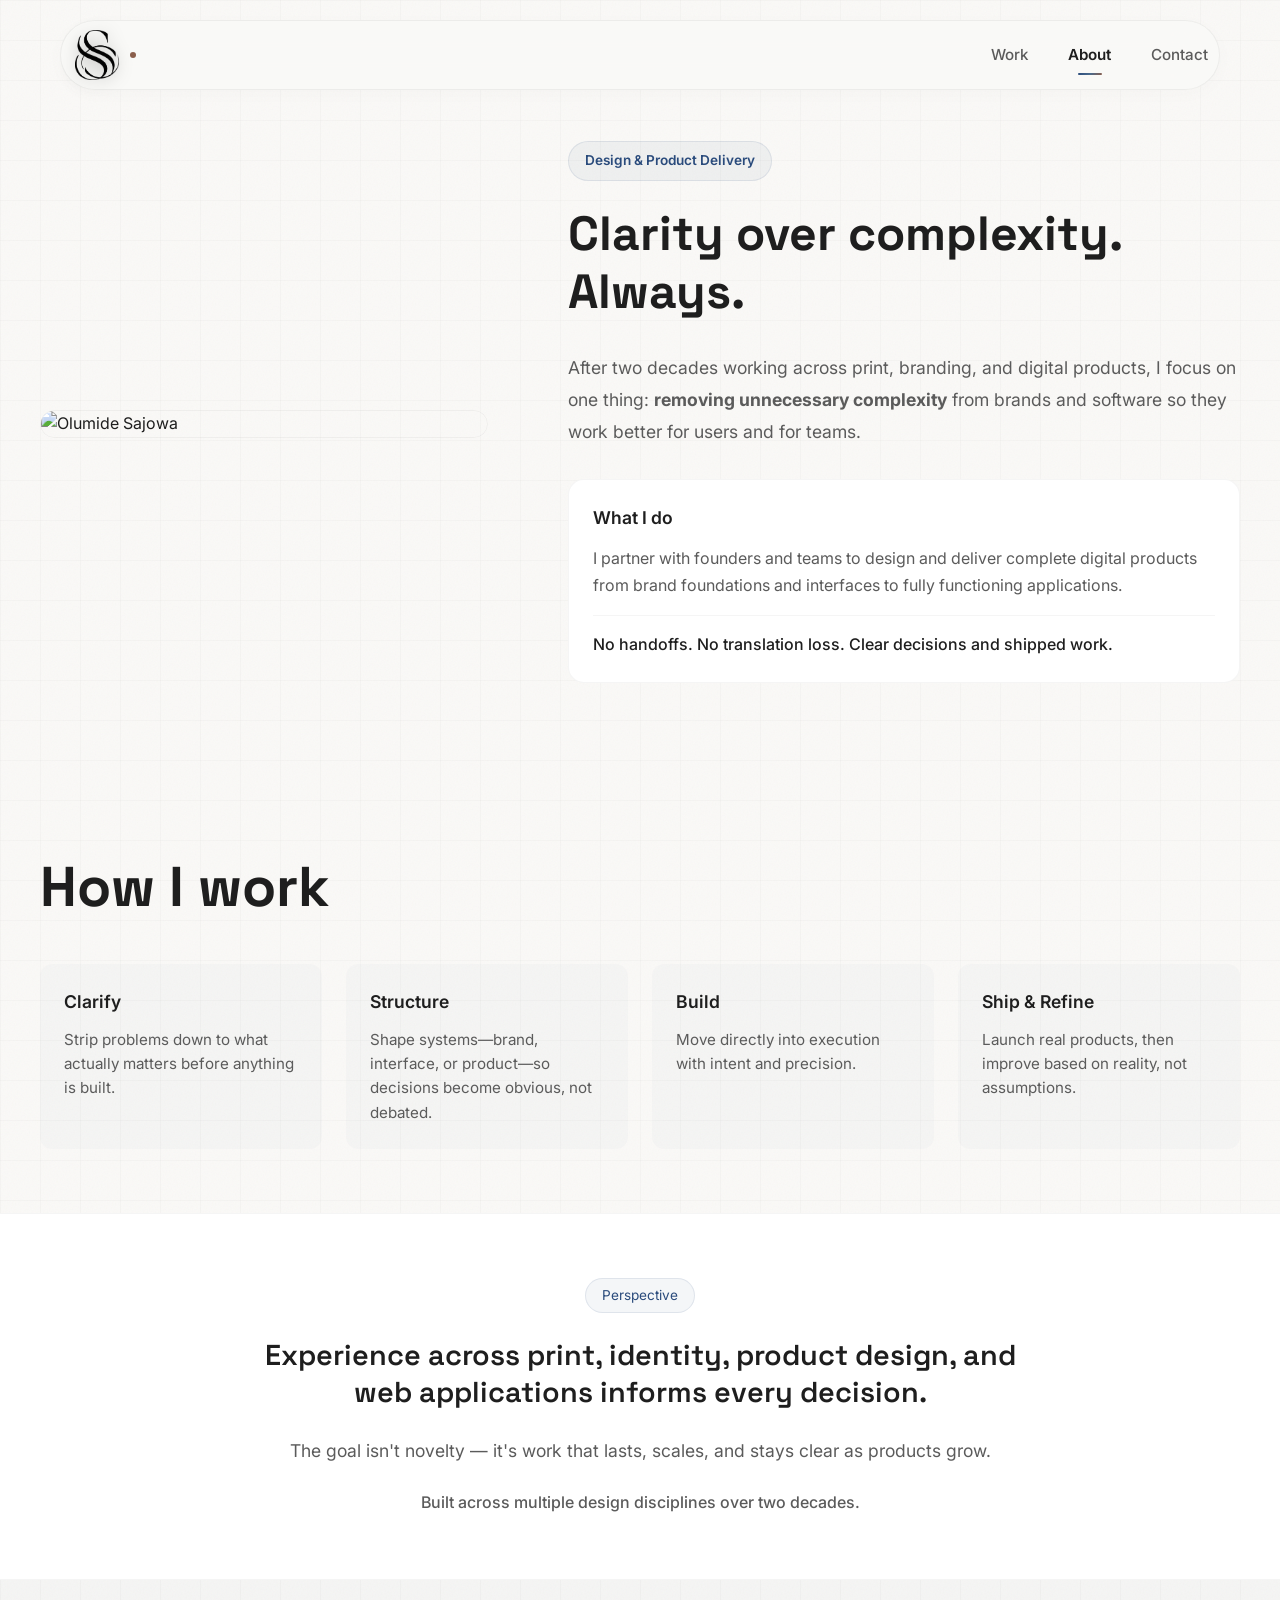
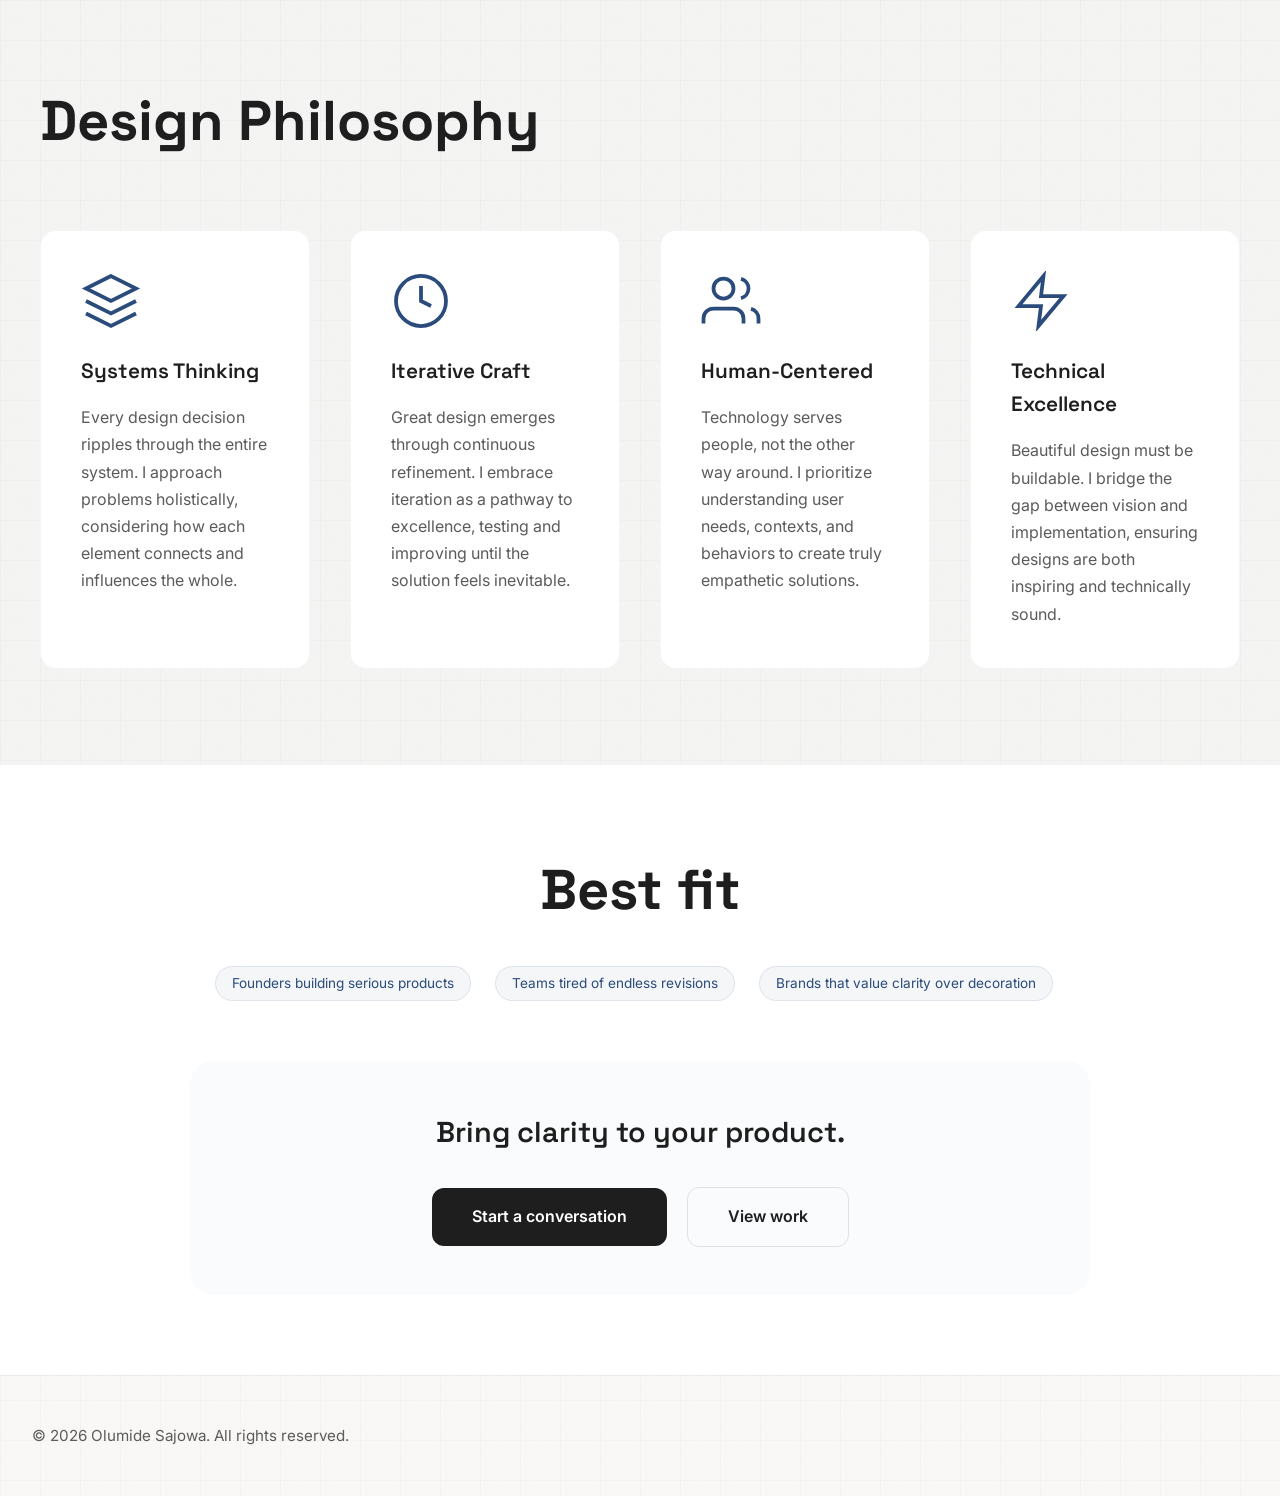
==== commit bdb05cea: "Image update." ====
--- a/about.html
+++ b/about.html
@@ -321,7 +321,7 @@
         <section class="about-hero">
             <div class="about-container">
                 <div class="about-image">
-                    <img src="https://images.unsplash.com/photo-1507003211169-0a1dd7228f2d?w=600&h=600&fit=crop" alt="Olumide Sajowa">
+                    <img src="./images/PASS 2.png" alt="Olumide Sajowa">
                 </div>
                 <div class="about-content">
                     <span class="about-label">Design & Product Delivery</span>
@@ -338,7 +338,7 @@
                     <div style="background: white; border: 1px solid rgba(0,0,0,0.04); border-radius: 16px; padding: 1.5rem; margin-bottom: 1.5rem;">
                         <h3 style="font-size: 1.1rem; font-weight: 600; margin-bottom: 0.75rem; color: var(--dark);">What I do</h3>
                         <p style="color: var(--gray); line-height: 1.7;">
-                            I partner with founders and teams to design and deliver complete digital products — from brand foundations and interfaces to fully functioning applications.
+                            I partner with founders and teams to design and deliver complete digital products from brand foundations and interfaces to fully functioning applications.
                         </p>
                         <p style="color: var(--dark); font-weight: 500; margin-top: 1rem; padding-top: 1rem; border-top: 1px solid rgba(0,0,0,0.04);">
                             No handoffs. No translation loss. Clear decisions and shipped work.
@@ -465,7 +465,7 @@
         </section>
 
         <!-- Expertise Section (preserved but condensed) -->
-        <section class="expertise-section" style="background: white; border-top: 1px solid rgba(0,0,0,0.04);">
+        <!-- <section class="expertise-section" style="background: white; border-top: 1px solid rgba(0,0,0,0.04);">
             <div class="expertise-container">
                 <h2 class="section-title">Capabilities</h2>
                 <div class="expertise-grid">
@@ -502,16 +502,16 @@
                 </div>
             </div>
         </section>
-    </main>
+    </main> -->
 
     <footer class="footer">
         <div class="footer-content">
             <p>© 2026 Olumide Sajowa. All rights reserved.</p>
-            <div class="footer-links">
+            <!-- <div class="footer-links">
                 <a href="https://linkedin.com/in/olumidesajowa" target="_blank" rel="noopener">LinkedIn</a>
                 <a href="https://twitter.com/olumidesajowa" target="_blank" rel="noopener">Twitter</a>
                 <a href="https://dribbble.com" target="_blank" rel="noopener">Dribbble</a>
-            </div>
+            </div> -->
         </div>
     </footer>
 
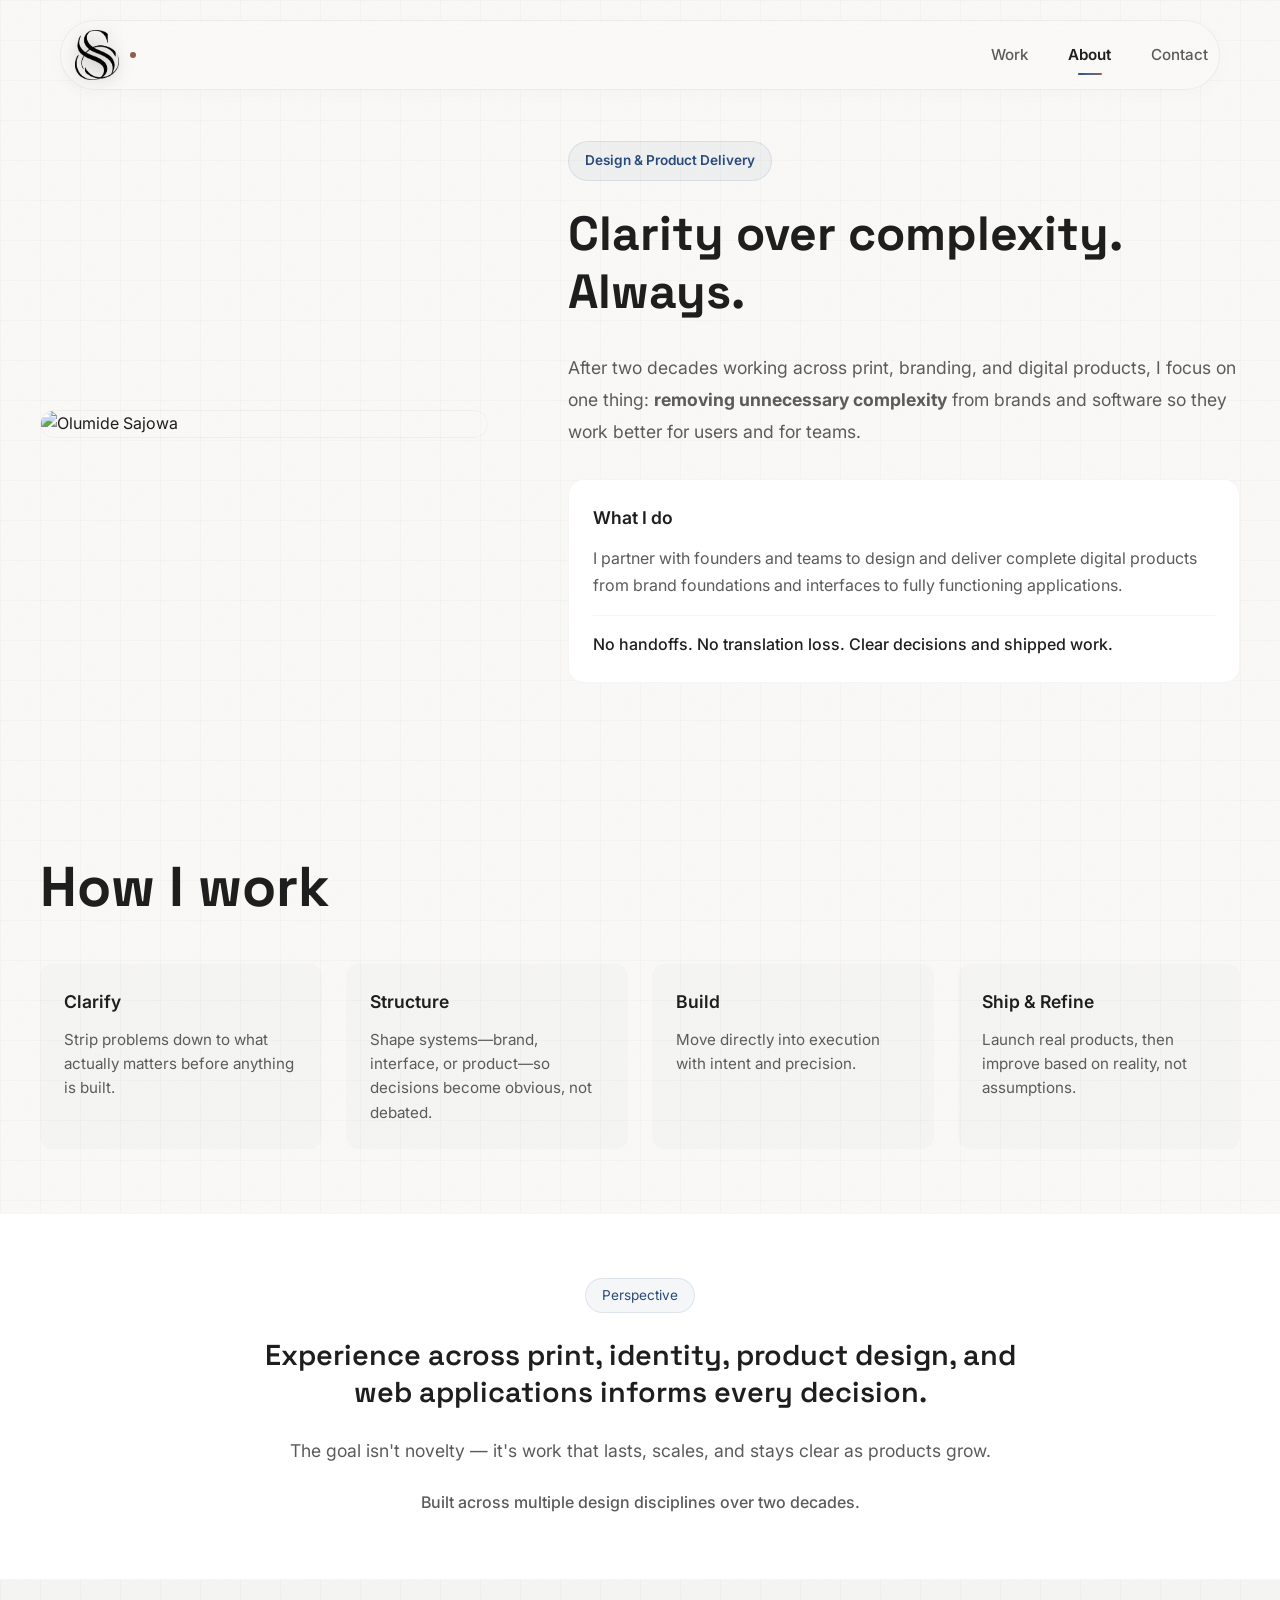
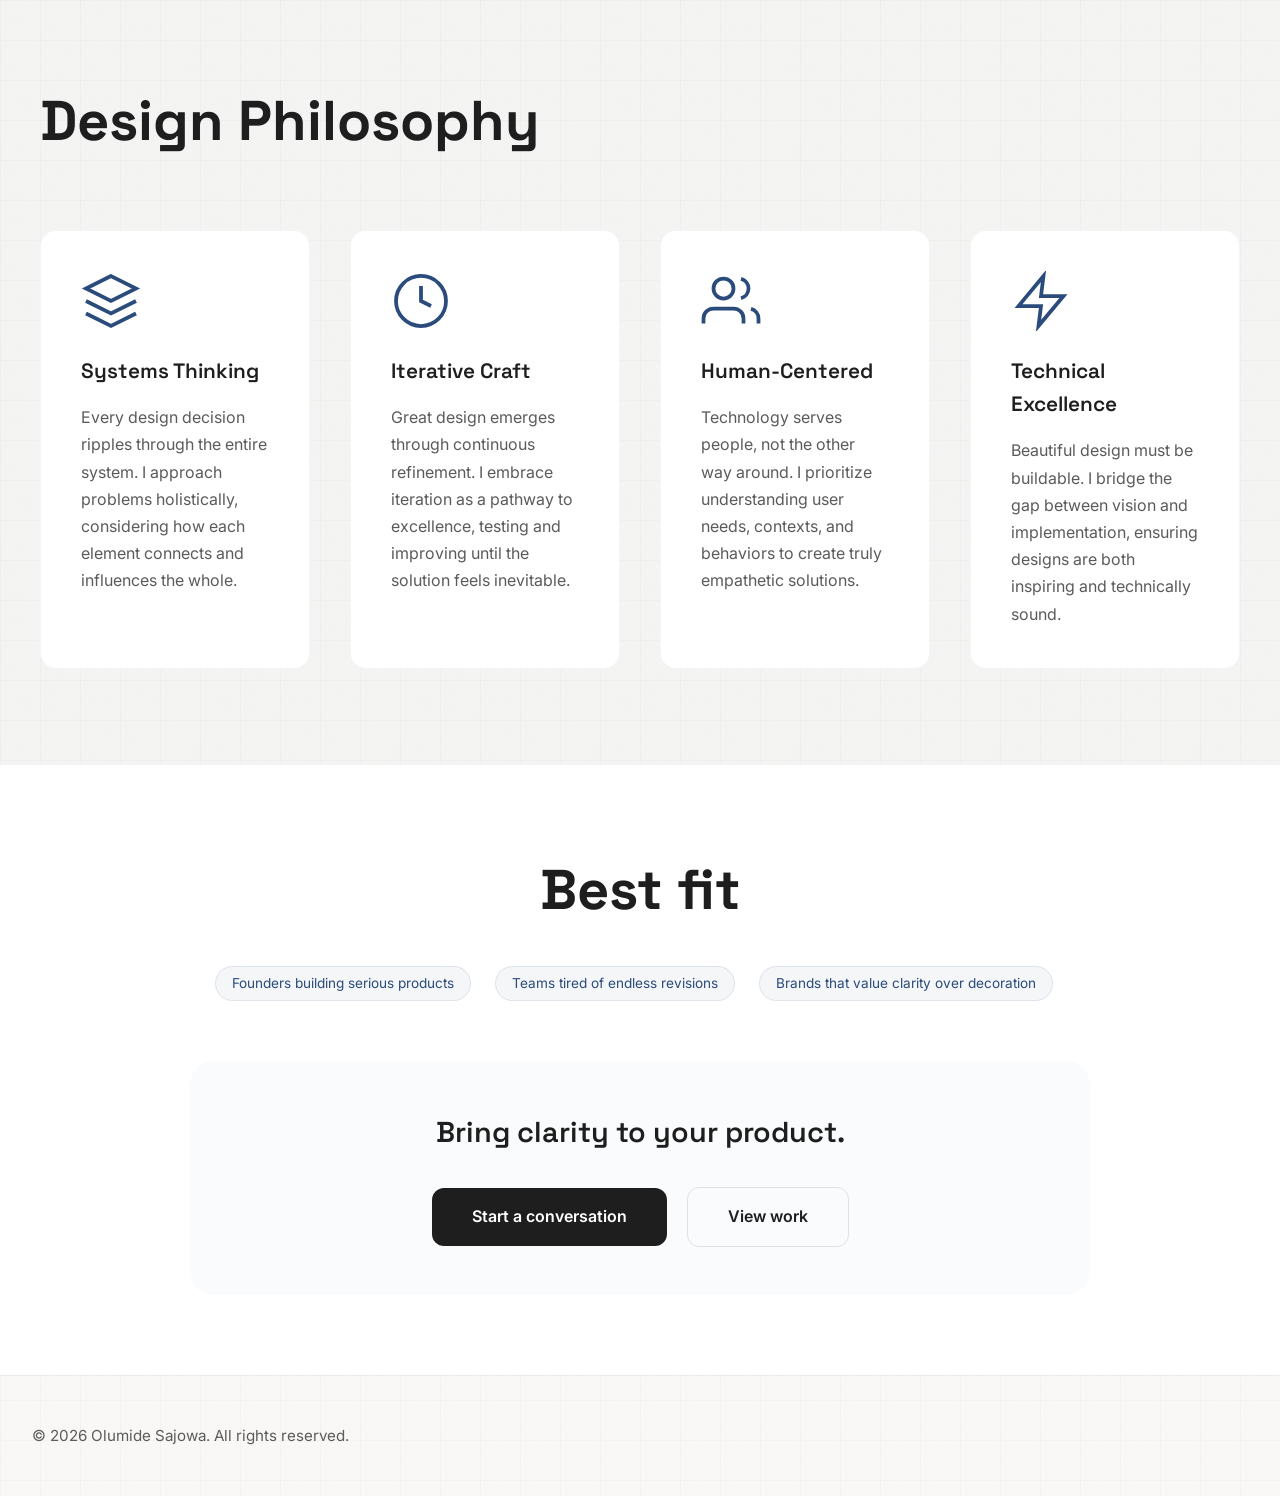
==== commit a0f94a63: "Web3form update 3." ====
--- a/about.html
+++ b/about.html
@@ -7,7 +7,6 @@
     <title>About — Olumide Sajowa</title>
     <link rel="stylesheet" href="styles.css">
     <style>
-        /* Updated Background: Warm off-white with linen/canvas texture + architectural accent */
         body {
             background-color: #FAF9F7;
             background-image: 
@@ -26,8 +25,9 @@
             --gradient: linear-gradient(135deg, #2A4B7C 0%, #4A6A8C 50%, #8B5F4C 100%);
         }
 
+        /* ── Nav — matches contact.html exactly ── */
         .nav-backdrop {
-            background: rgba(250, 249, 247, 0.85);
+            background: rgba(250, 249, 247, 0.88);
             backdrop-filter: blur(20px);
             -webkit-backdrop-filter: blur(20px);
             border: 1px solid rgba(0,0,0,0.05);
@@ -35,7 +35,7 @@
         }
 
         .nav.scrolled .nav-backdrop {
-            background: rgba(250, 249, 247, 0.95);
+            background: rgba(250, 249, 247, 0.96);
             backdrop-filter: blur(30px);
             -webkit-backdrop-filter: blur(30px);
             box-shadow: 0 4px 30px rgba(0,0,0,0.03);
@@ -220,7 +220,6 @@
             }
         }
 
-        /* Process block styling */
         .process-block {
             background: white;
             border: 1px solid rgba(0,0,0,0.04);
@@ -288,7 +287,6 @@
 <body>
     <div class="page-transition"></div>
 
-    <!-- Hunter.io Style Navigation (preserved) -->
     <nav class="nav">
         <div class="nav-container">
             <div class="nav-backdrop"></div>
@@ -317,7 +315,6 @@
     </nav>
 
     <main>
-        <!-- About Hero with Image (preserved) -->
         <section class="about-hero">
             <div class="about-container">
                 <div class="about-image">
@@ -334,7 +331,6 @@
                         </p>
                     </div>
                     
-                    <!-- What I do (condensed) -->
                     <div style="background: white; border: 1px solid rgba(0,0,0,0.04); border-radius: 16px; padding: 1.5rem; margin-bottom: 1.5rem;">
                         <h3 style="font-size: 1.1rem; font-weight: 600; margin-bottom: 0.75rem; color: var(--dark);">What I do</h3>
                         <p style="color: var(--gray); line-height: 1.7;">
@@ -348,7 +344,6 @@
             </div>
         </section>
 
-        <!-- How I work (Process) - New -->
         <section style="padding: 2rem 2rem 4rem;">
             <div style="max-width: 1200px; margin: 0 auto;">
                 <h2 class="section-title" style="margin-bottom: 1rem;">How I work</h2>
@@ -374,7 +369,6 @@
             </div>
         </section>
 
-        <!-- Perspective (Experience) - New -->
         <section style="padding: 4rem 2rem; background: white; border-top: 1px solid rgba(0,0,0,0.04); border-bottom: 1px solid rgba(0,0,0,0.04);">
             <div style="max-width: 800px; margin: 0 auto; text-align: center;">
                 <span style="display: inline-block; padding: 0.35rem 1rem; background: rgba(42, 75, 124, 0.05); border: 1px solid rgba(42, 75, 124, 0.1); border-radius: 20px; font-size: 0.85rem; color: var(--primary); margin-bottom: 1.5rem;">
@@ -392,7 +386,6 @@
             </div>
         </section>
 
-        <!-- Philosophy Section (preserved but lighter) -->
         <section class="philosophy-section">
             <div class="philosophy-container">
                 <h2 class="section-title">Design Philosophy</h2>
@@ -442,7 +435,6 @@
             </div>
         </section>
 
-        <!-- Best Fit - New -->
         <section style="padding: 5rem 2rem; background: white;">
             <div style="max-width: 900px; margin: 0 auto;">
                 <h2 class="section-title" style="text-align: center; margin-bottom: 2rem;">Best fit</h2>
@@ -463,55 +455,11 @@
                 </div>
             </div>
         </section>
-
-        <!-- Expertise Section (preserved but condensed) -->
-        <!-- <section class="expertise-section" style="background: white; border-top: 1px solid rgba(0,0,0,0.04);">
-            <div class="expertise-container">
-                <h2 class="section-title">Capabilities</h2>
-                <div class="expertise-grid">
-                    <div class="expertise-column">
-                        <h3 class="expertise-heading">Design</h3>
-                        <ul class="expertise-list">
-                            <li>Brand Identity & Strategy</li>
-                            <li>UI/UX Design</li>
-                            <li>Design Systems</li>
-                            <li>Motion & Interaction</li>
-                            <li>Typography & Layout</li>
-                        </ul>
-                    </div>
-                    <div class="expertise-column">
-                        <h3 class="expertise-heading">Engineering</h3>
-                        <ul class="expertise-list">
-                            <li>Frontend Development</li>
-                            <li>Prototyping & Animation</li>
-                            <li>Design Tokens</li>
-                            <li>Performance Optimization</li>
-                            <li>Accessibility</li>
-                        </ul>
-                    </div>
-                    <div class="expertise-column">
-                        <h3 class="expertise-heading">Strategy</h3>
-                        <ul class="expertise-list">
-                            <li>Product Strategy</li>
-                            <li>User Research</li>
-                            <li>Design Leadership</li>
-                            <li>Workshop Facilitation</li>
-                            <li>Team Collaboration</li>
-                        </ul>
-                    </div>
-                </div>
-            </div>
-        </section>
-    </main> -->
+    </main>
 
     <footer class="footer">
         <div class="footer-content">
             <p>© 2026 Olumide Sajowa. All rights reserved.</p>
-            <!-- <div class="footer-links">
-                <a href="https://linkedin.com/in/olumidesajowa" target="_blank" rel="noopener">LinkedIn</a>
-                <a href="https://twitter.com/olumidesajowa" target="_blank" rel="noopener">Twitter</a>
-                <a href="https://dribbble.com" target="_blank" rel="noopener">Dribbble</a>
-            </div> -->
         </div>
     </footer>
 
